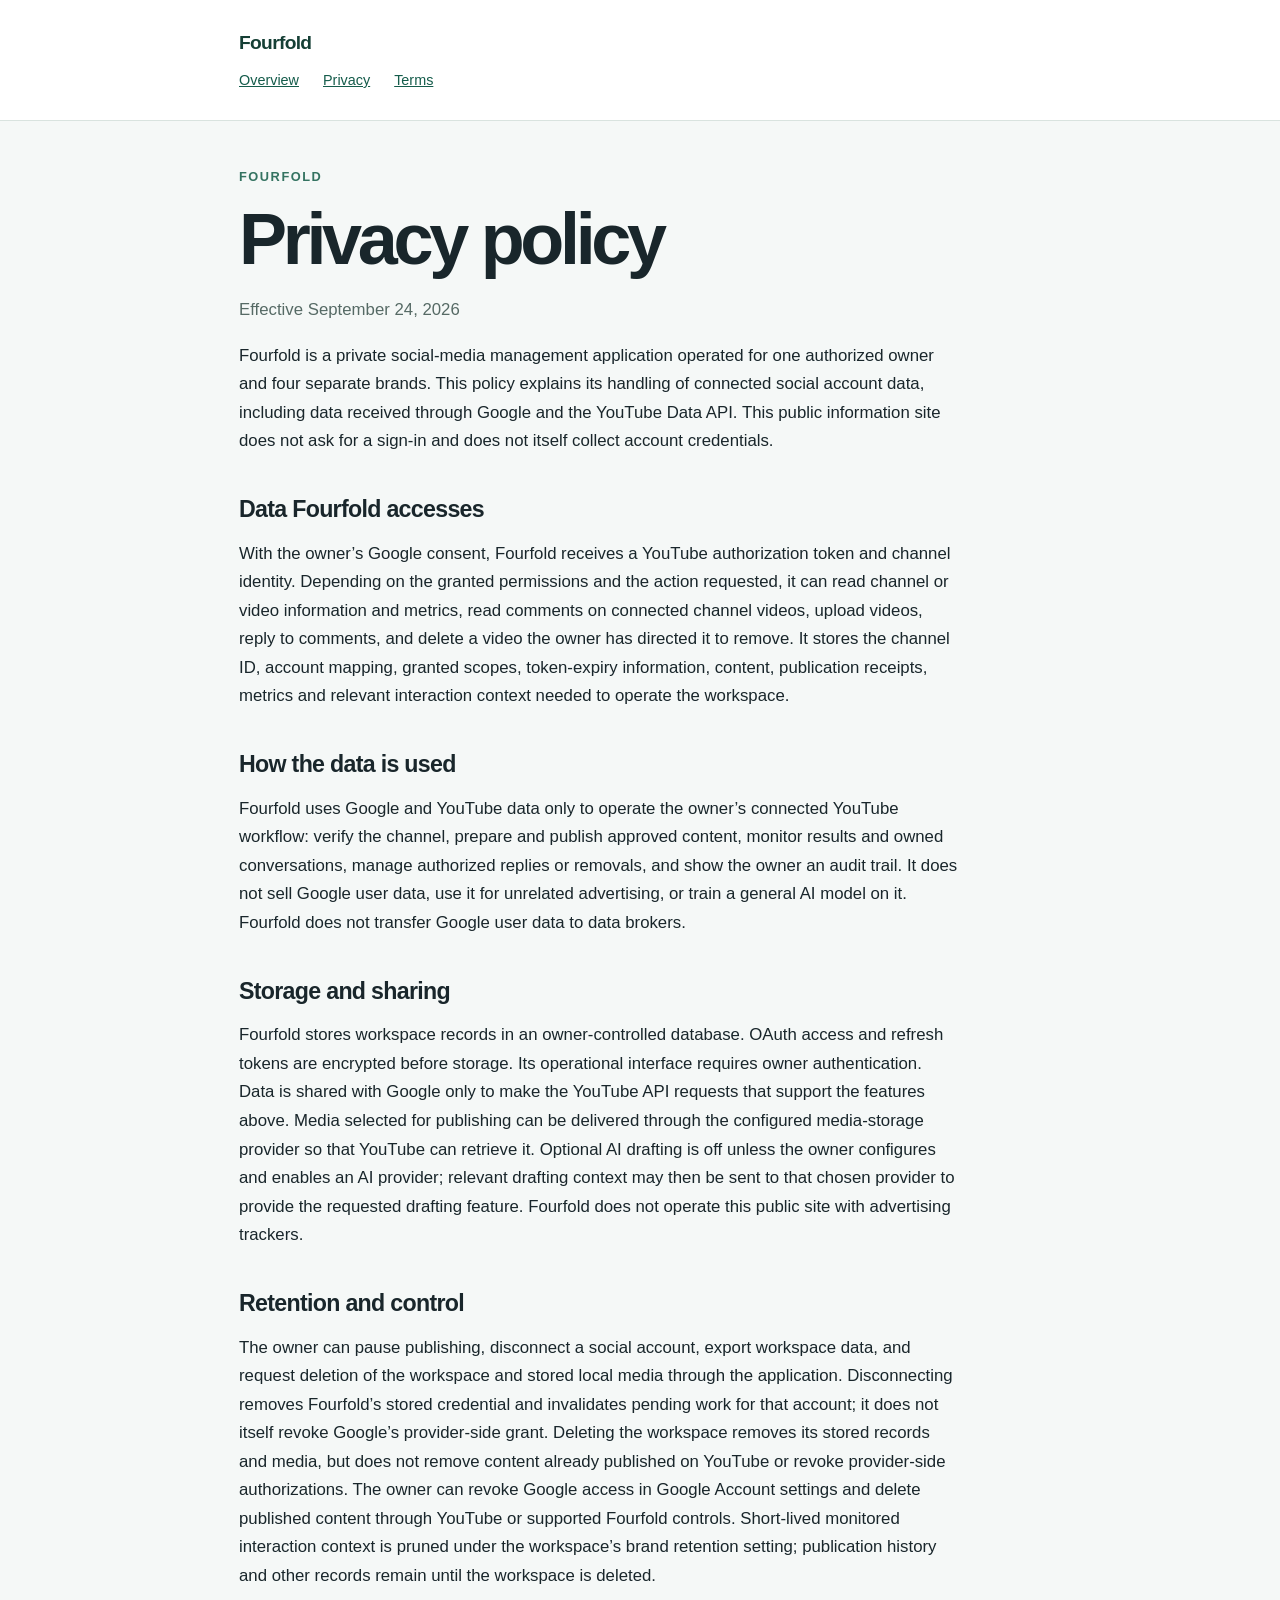
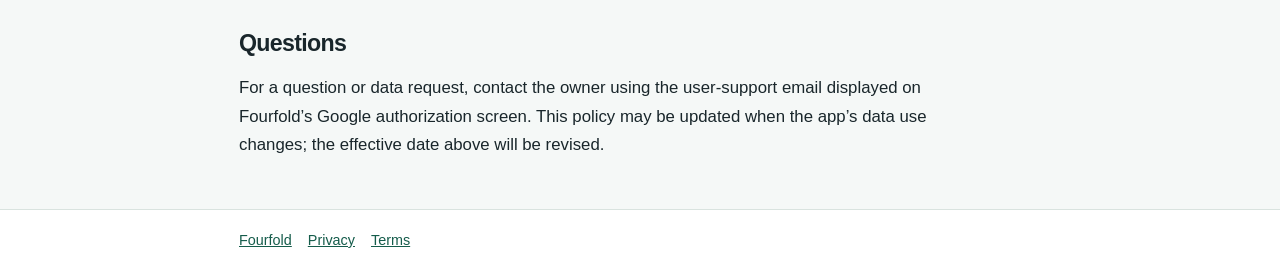
==== privacy/index.html @ 00d7a6ec "Add Fourfold OAuth information and privacy pages" ====
<!doctype html>
<html lang="en"><head><meta charset="utf-8"><meta name="viewport" content="width=device-width, initial-scale=1"><title>Privacy | Fourfold</title><meta name="description" content="How Fourfold accesses, uses, stores and deletes connected account data."><link rel="canonical" href="https://fourfold.azpestshield.com/privacy/"><link rel="stylesheet" href="/style.css"></head><body>
<header><div class="wrap"><a class="brand" href="/">Fourfold</a><nav aria-label="Main navigation"><a href="/">Overview</a><a href="/privacy/" aria-current="page">Privacy</a><a href="/terms/">Terms</a></nav></div></header>
<main class="wrap"><p class="eyebrow">Fourfold</p><h1>Privacy policy</h1><p class="muted">Effective September 24, 2026</p><p>Fourfold is a private social-media management application operated for one authorized owner and four separate brands. This policy explains its handling of connected social account data, including data received through Google and the YouTube Data API. This public information site does not ask for a sign-in and does not itself collect account credentials.</p>
<h2>Data Fourfold accesses</h2><p>With the owner’s Google consent, Fourfold receives a YouTube authorization token and channel identity. Depending on the granted permissions and the action requested, it can read channel or video information and metrics, read comments on connected channel videos, upload videos, reply to comments, and delete a video the owner has directed it to remove. It stores the channel ID, account mapping, granted scopes, token-expiry information, content, publication receipts, metrics and relevant interaction context needed to operate the workspace.</p>
<h2>How the data is used</h2><p>Fourfold uses Google and YouTube data only to operate the owner’s connected YouTube workflow: verify the channel, prepare and publish approved content, monitor results and owned conversations, manage authorized replies or removals, and show the owner an audit trail. It does not sell Google user data, use it for unrelated advertising, or train a general AI model on it. Fourfold does not transfer Google user data to data brokers.</p>
<h2>Storage and sharing</h2><p>Fourfold stores workspace records in an owner-controlled database. OAuth access and refresh tokens are encrypted before storage. Its operational interface requires owner authentication. Data is shared with Google only to make the YouTube API requests that support the features above. Media selected for publishing can be delivered through the configured media-storage provider so that YouTube can retrieve it. Optional AI drafting is off unless the owner configures and enables an AI provider; relevant drafting context may then be sent to that chosen provider to provide the requested drafting feature. Fourfold does not operate this public site with advertising trackers.</p>
<h2>Retention and control</h2><p>The owner can pause publishing, disconnect a social account, export workspace data, and request deletion of the workspace and stored local media through the application. Disconnecting removes Fourfold’s stored credential and invalidates pending work for that account; it does not itself revoke Google’s provider-side grant. Deleting the workspace removes its stored records and media, but does not remove content already published on YouTube or revoke provider-side authorizations. The owner can revoke Google access in Google Account settings and delete published content through YouTube or supported Fourfold controls. Short-lived monitored interaction context is pruned under the workspace’s brand retention setting; publication history and other records remain until the workspace is deleted.</p>
<h2>Questions</h2><p>For a question or data request, contact the owner using the user-support email displayed on Fourfold’s Google authorization screen. This policy may be updated when the app’s data use changes; the effective date above will be revised.</p></main>
<footer><div class="wrap"><a href="/">Fourfold</a><a href="/privacy/">Privacy</a><a href="/terms/">Terms</a></div></footer></body></html>
---- style.css ----
:root{color-scheme:light;font-family:Arial,Helvetica,sans-serif;color:#19262b;background:#f5f8f7}*{box-sizing:border-box}body{margin:0}a{color:#155c4b}a:focus-visible{outline:3px solid #e59b44;outline-offset:3px}.wrap{max-width:850px;margin:auto;padding:32px 24px}header{border-bottom:1px solid #d9e3df;background:#fff}.brand{font-size:1.2rem;font-weight:800;letter-spacing:-.035em;color:#153f35;text-decoration:none}nav{display:flex;gap:24px;flex-wrap:wrap;margin-top:18px}nav a{font-size:.9rem}main{min-height:65vh}.eyebrow{color:#347361;font-size:.8rem;font-weight:700;letter-spacing:.12em;text-transform:uppercase}h1{font-size:clamp(2.4rem,7vw,4.5rem);line-height:1.04;letter-spacing:-.06em;margin:14px 0 20px}h2{font-size:1.45rem;letter-spacing:-.03em;margin:40px 0 10px}p,li{font-size:1.05rem;line-height:1.7;max-width:720px}ul{padding-left:24px}.card{background:#fff;border:1px solid #d9e3df;border-radius:18px;padding:24px 28px;margin:30px 0}.card h2{margin-top:0}.muted{color:#566a65}footer{border-top:1px solid #d9e3df;background:#fff;color:#566a65;font-size:.9rem}footer .wrap{padding-top:22px;padding-bottom:22px}footer a{margin-right:16px}@media(max-width:600px){.wrap{padding:24px 18px}.card{padding:20px}}
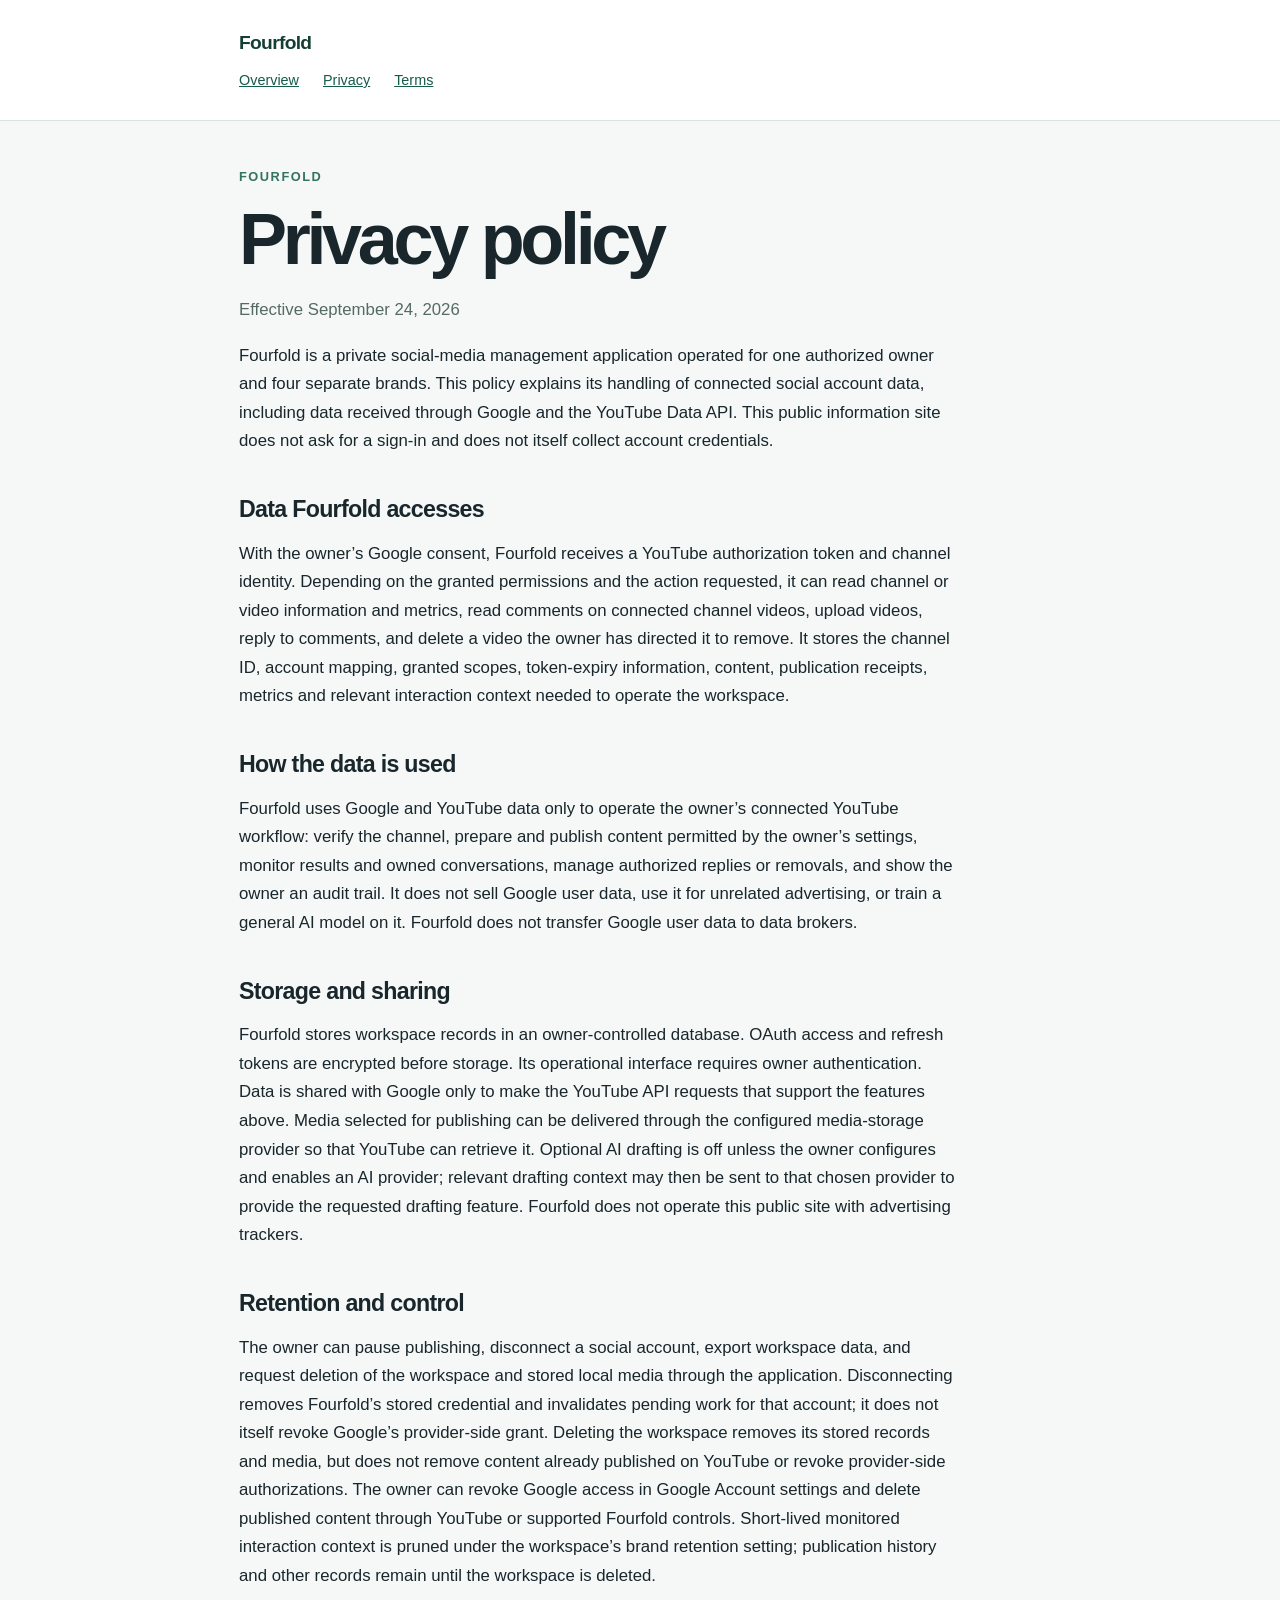
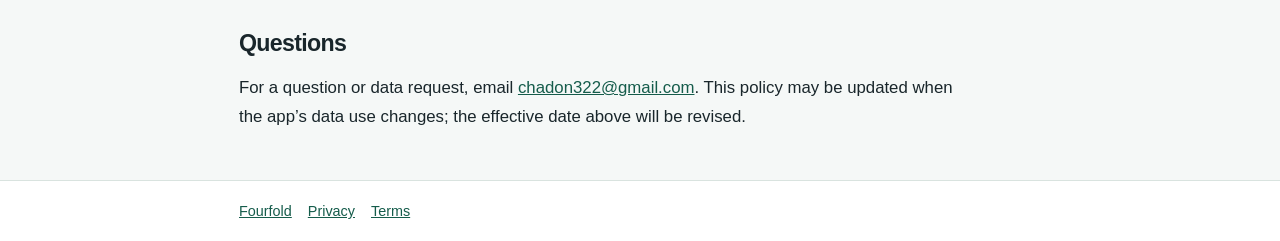
==== commit a523a6b1: "Clarify authorized publishing and support contact" ====
--- a/privacy/index.html
+++ b/privacy/index.html
@@ -3,8 +3,8 @@
 <header><div class="wrap"><a class="brand" href="/">Fourfold</a><nav aria-label="Main navigation"><a href="/">Overview</a><a href="/privacy/" aria-current="page">Privacy</a><a href="/terms/">Terms</a></nav></div></header>
 <main class="wrap"><p class="eyebrow">Fourfold</p><h1>Privacy policy</h1><p class="muted">Effective September 24, 2026</p><p>Fourfold is a private social-media management application operated for one authorized owner and four separate brands. This policy explains its handling of connected social account data, including data received through Google and the YouTube Data API. This public information site does not ask for a sign-in and does not itself collect account credentials.</p>
 <h2>Data Fourfold accesses</h2><p>With the owner’s Google consent, Fourfold receives a YouTube authorization token and channel identity. Depending on the granted permissions and the action requested, it can read channel or video information and metrics, read comments on connected channel videos, upload videos, reply to comments, and delete a video the owner has directed it to remove. It stores the channel ID, account mapping, granted scopes, token-expiry information, content, publication receipts, metrics and relevant interaction context needed to operate the workspace.</p>
-<h2>How the data is used</h2><p>Fourfold uses Google and YouTube data only to operate the owner’s connected YouTube workflow: verify the channel, prepare and publish approved content, monitor results and owned conversations, manage authorized replies or removals, and show the owner an audit trail. It does not sell Google user data, use it for unrelated advertising, or train a general AI model on it. Fourfold does not transfer Google user data to data brokers.</p>
+<h2>How the data is used</h2><p>Fourfold uses Google and YouTube data only to operate the owner’s connected YouTube workflow: verify the channel, prepare and publish content permitted by the owner’s settings, monitor results and owned conversations, manage authorized replies or removals, and show the owner an audit trail. It does not sell Google user data, use it for unrelated advertising, or train a general AI model on it. Fourfold does not transfer Google user data to data brokers.</p>
 <h2>Storage and sharing</h2><p>Fourfold stores workspace records in an owner-controlled database. OAuth access and refresh tokens are encrypted before storage. Its operational interface requires owner authentication. Data is shared with Google only to make the YouTube API requests that support the features above. Media selected for publishing can be delivered through the configured media-storage provider so that YouTube can retrieve it. Optional AI drafting is off unless the owner configures and enables an AI provider; relevant drafting context may then be sent to that chosen provider to provide the requested drafting feature. Fourfold does not operate this public site with advertising trackers.</p>
 <h2>Retention and control</h2><p>The owner can pause publishing, disconnect a social account, export workspace data, and request deletion of the workspace and stored local media through the application. Disconnecting removes Fourfold’s stored credential and invalidates pending work for that account; it does not itself revoke Google’s provider-side grant. Deleting the workspace removes its stored records and media, but does not remove content already published on YouTube or revoke provider-side authorizations. The owner can revoke Google access in Google Account settings and delete published content through YouTube or supported Fourfold controls. Short-lived monitored interaction context is pruned under the workspace’s brand retention setting; publication history and other records remain until the workspace is deleted.</p>
-<h2>Questions</h2><p>For a question or data request, contact the owner using the user-support email displayed on Fourfold’s Google authorization screen. This policy may be updated when the app’s data use changes; the effective date above will be revised.</p></main>
+<h2>Questions</h2><p>For a question or data request, email <a href="mailto:chadon322@gmail.com">chadon322@gmail.com</a>. This policy may be updated when the app’s data use changes; the effective date above will be revised.</p></main>
 <footer><div class="wrap"><a href="/">Fourfold</a><a href="/privacy/">Privacy</a><a href="/terms/">Terms</a></div></footer></body></html>
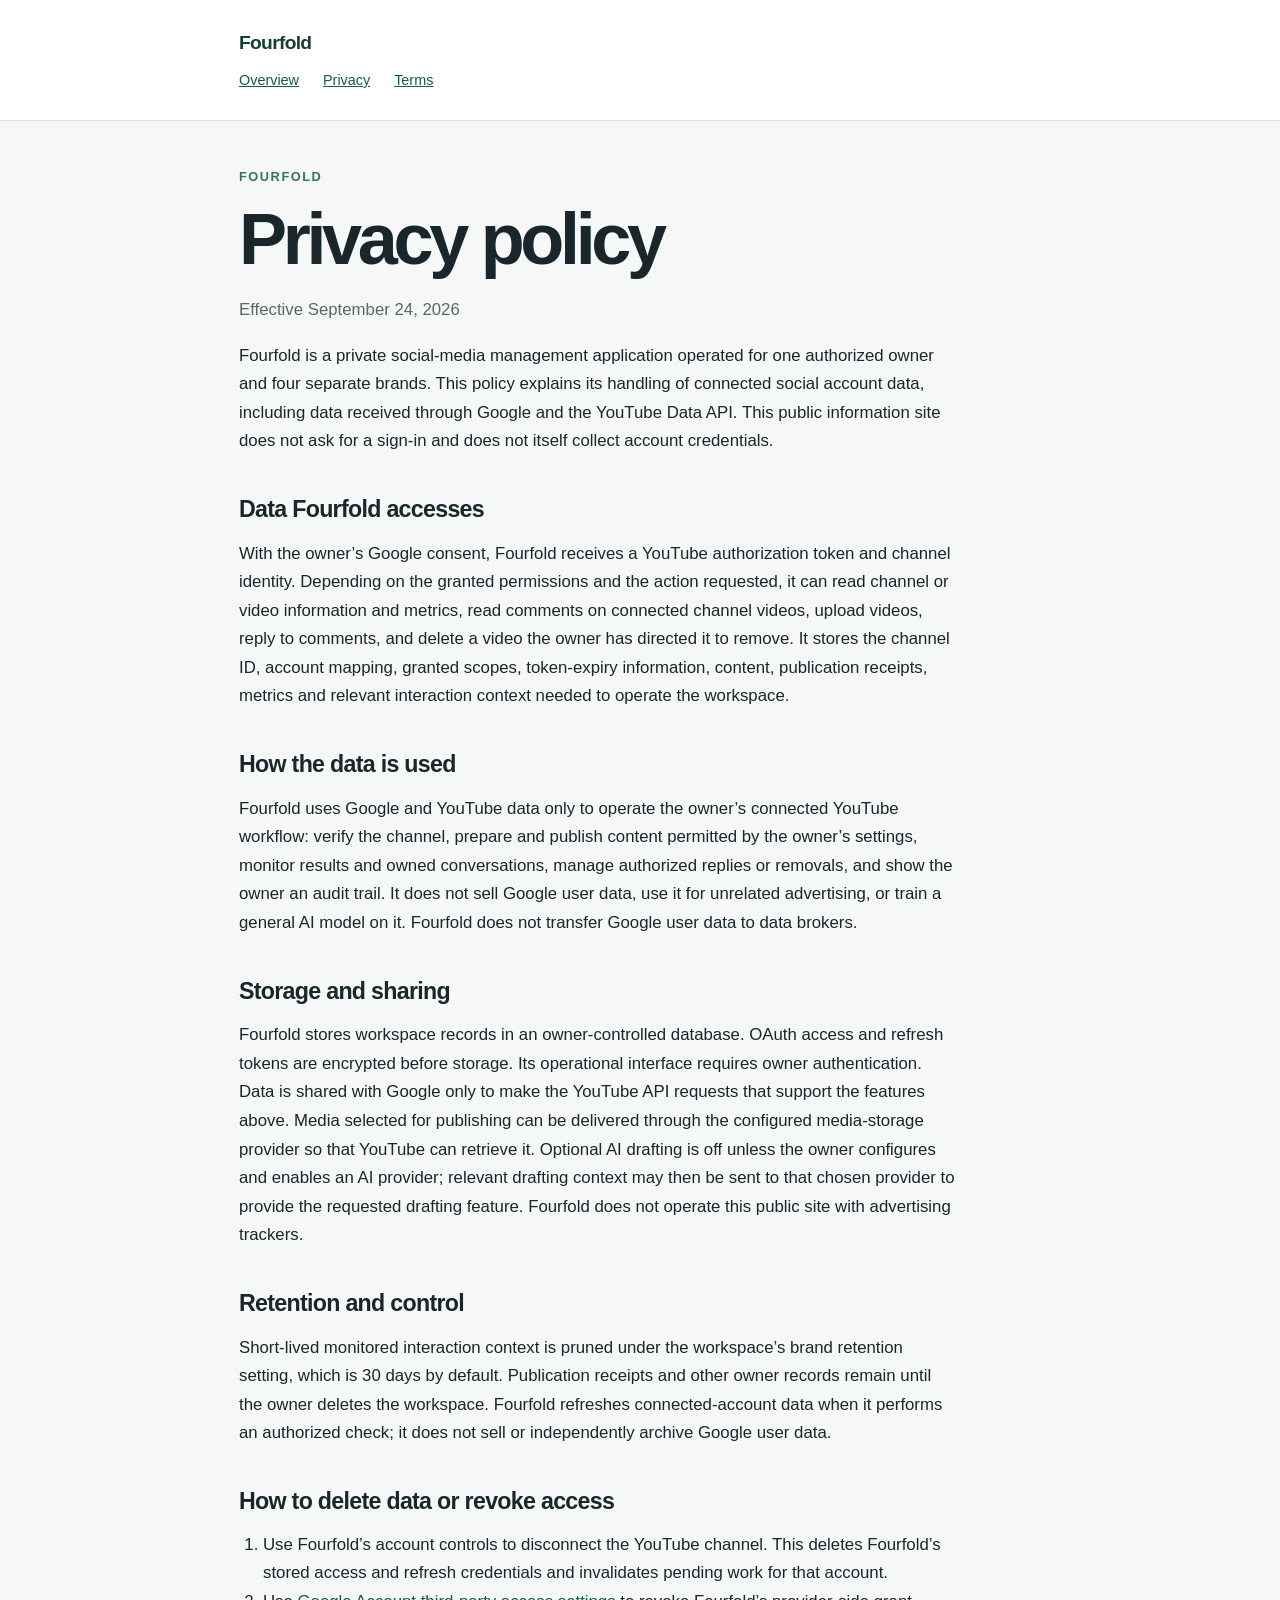
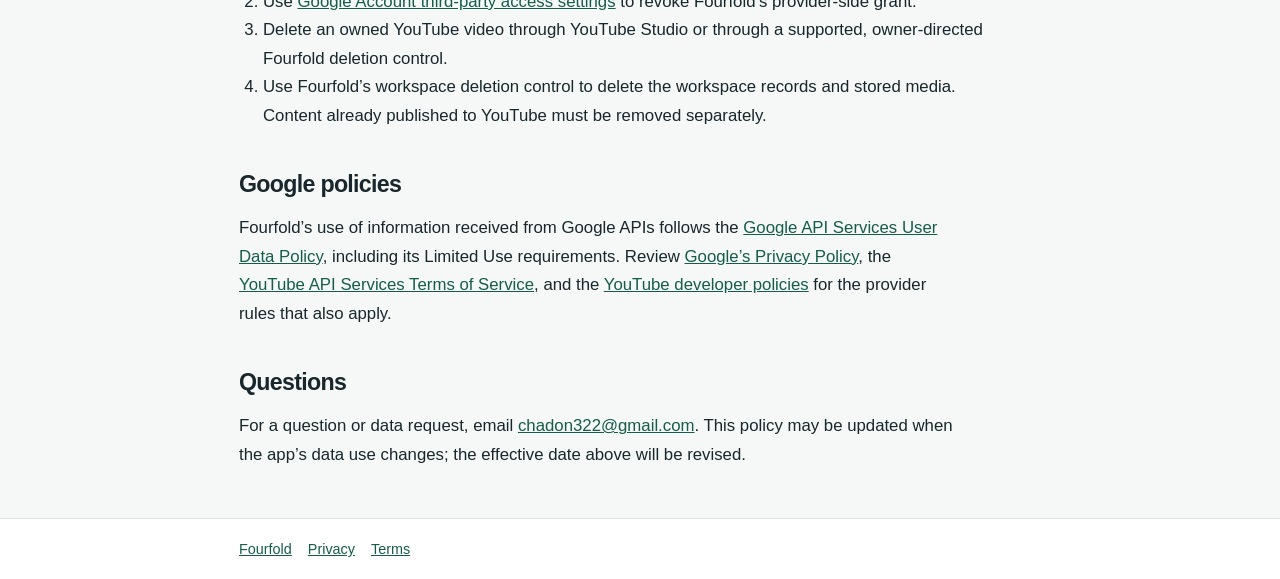
==== commit 7762c64b: "Complete YouTube audit policy disclosures" ====
--- a/privacy/index.html
+++ b/privacy/index.html
@@ -5,6 +5,8 @@
 <h2>Data Fourfold accesses</h2><p>With the owner’s Google consent, Fourfold receives a YouTube authorization token and channel identity. Depending on the granted permissions and the action requested, it can read channel or video information and metrics, read comments on connected channel videos, upload videos, reply to comments, and delete a video the owner has directed it to remove. It stores the channel ID, account mapping, granted scopes, token-expiry information, content, publication receipts, metrics and relevant interaction context needed to operate the workspace.</p>
 <h2>How the data is used</h2><p>Fourfold uses Google and YouTube data only to operate the owner’s connected YouTube workflow: verify the channel, prepare and publish content permitted by the owner’s settings, monitor results and owned conversations, manage authorized replies or removals, and show the owner an audit trail. It does not sell Google user data, use it for unrelated advertising, or train a general AI model on it. Fourfold does not transfer Google user data to data brokers.</p>
 <h2>Storage and sharing</h2><p>Fourfold stores workspace records in an owner-controlled database. OAuth access and refresh tokens are encrypted before storage. Its operational interface requires owner authentication. Data is shared with Google only to make the YouTube API requests that support the features above. Media selected for publishing can be delivered through the configured media-storage provider so that YouTube can retrieve it. Optional AI drafting is off unless the owner configures and enables an AI provider; relevant drafting context may then be sent to that chosen provider to provide the requested drafting feature. Fourfold does not operate this public site with advertising trackers.</p>
-<h2>Retention and control</h2><p>The owner can pause publishing, disconnect a social account, export workspace data, and request deletion of the workspace and stored local media through the application. Disconnecting removes Fourfold’s stored credential and invalidates pending work for that account; it does not itself revoke Google’s provider-side grant. Deleting the workspace removes its stored records and media, but does not remove content already published on YouTube or revoke provider-side authorizations. The owner can revoke Google access in Google Account settings and delete published content through YouTube or supported Fourfold controls. Short-lived monitored interaction context is pruned under the workspace’s brand retention setting; publication history and other records remain until the workspace is deleted.</p>
+<h2>Retention and control</h2><p>Short-lived monitored interaction context is pruned under the workspace’s brand retention setting, which is 30 days by default. Publication receipts and other owner records remain until the owner deletes the workspace. Fourfold refreshes connected-account data when it performs an authorized check; it does not sell or independently archive Google user data.</p>
+<h2>How to delete data or revoke access</h2><ol><li>Use Fourfold’s account controls to disconnect the YouTube channel. This deletes Fourfold’s stored access and refresh credentials and invalidates pending work for that account.</li><li>Use <a href="https://myaccount.google.com/permissions">Google Account third-party access settings</a> to revoke Fourfold’s provider-side grant.</li><li>Delete an owned YouTube video through YouTube Studio or through a supported, owner-directed Fourfold deletion control.</li><li>Use Fourfold’s workspace deletion control to delete the workspace records and stored media. Content already published to YouTube must be removed separately.</li></ol>
+<h2>Google policies</h2><p>Fourfold’s use of information received from Google APIs follows the <a href="https://developers.google.com/terms/api-services-user-data-policy">Google API Services User Data Policy</a>, including its Limited Use requirements. Review <a href="https://policies.google.com/privacy">Google’s Privacy Policy</a>, the <a href="https://developers.google.com/youtube/terms/api-services-terms-of-service">YouTube API Services Terms of Service</a>, and the <a href="https://developers.google.com/youtube/terms/developer-policies">YouTube developer policies</a> for the provider rules that also apply.</p>
 <h2>Questions</h2><p>For a question or data request, email <a href="mailto:chadon322@gmail.com">chadon322@gmail.com</a>. This policy may be updated when the app’s data use changes; the effective date above will be revised.</p></main>
 <footer><div class="wrap"><a href="/">Fourfold</a><a href="/privacy/">Privacy</a><a href="/terms/">Terms</a></div></footer></body></html>
--- a/style.css
+++ b/style.css
@@ -1 +1 @@
-:root{color-scheme:light;font-family:Arial,Helvetica,sans-serif;color:#19262b;background:#f5f8f7}*{box-sizing:border-box}body{margin:0}a{color:#155c4b}a:focus-visible{outline:3px solid #e59b44;outline-offset:3px}.wrap{max-width:850px;margin:auto;padding:32px 24px}header{border-bottom:1px solid #d9e3df;background:#fff}.brand{font-size:1.2rem;font-weight:800;letter-spacing:-.035em;color:#153f35;text-decoration:none}nav{display:flex;gap:24px;flex-wrap:wrap;margin-top:18px}nav a{font-size:.9rem}main{min-height:65vh}.eyebrow{color:#347361;font-size:.8rem;font-weight:700;letter-spacing:.12em;text-transform:uppercase}h1{font-size:clamp(2.4rem,7vw,4.5rem);line-height:1.04;letter-spacing:-.06em;margin:14px 0 20px}h2{font-size:1.45rem;letter-spacing:-.03em;margin:40px 0 10px}p,li{font-size:1.05rem;line-height:1.7;max-width:720px}ul{padding-left:24px}.card{background:#fff;border:1px solid #d9e3df;border-radius:18px;padding:24px 28px;margin:30px 0}.card h2{margin-top:0}.muted{color:#566a65}footer{border-top:1px solid #d9e3df;background:#fff;color:#566a65;font-size:.9rem}footer .wrap{padding-top:22px;padding-bottom:22px}footer a{margin-right:16px}@media(max-width:600px){.wrap{padding:24px 18px}.card{padding:20px}}
+:root{color-scheme:light;font-family:Arial,Helvetica,sans-serif;color:#19262b;background:#f5f8f7}*{box-sizing:border-box}body{margin:0}a{color:#155c4b}a:focus-visible{outline:3px solid #e59b44;outline-offset:3px}.wrap{max-width:850px;margin:auto;padding:32px 24px}header{border-bottom:1px solid #d9e3df;background:#fff}.brand{font-size:1.2rem;font-weight:800;letter-spacing:-.035em;color:#153f35;text-decoration:none}nav{display:flex;gap:24px;flex-wrap:wrap;margin-top:18px}nav a{font-size:.9rem}main{min-height:65vh}.eyebrow{color:#347361;font-size:.8rem;font-weight:700;letter-spacing:.12em;text-transform:uppercase}h1{font-size:clamp(2.4rem,7vw,4.5rem);line-height:1.04;letter-spacing:-.06em;margin:14px 0 20px}h2{font-size:1.45rem;letter-spacing:-.03em;margin:40px 0 10px}p,li{font-size:1.05rem;line-height:1.7;max-width:720px}ul,ol{padding-left:24px}.card{background:#fff;border:1px solid #d9e3df;border-radius:18px;padding:24px 28px;margin:30px 0}.card h2{margin-top:18px}.youtube-lockup{display:inline-flex;align-items:center;gap:10px;padding:8px 12px;border:1px solid #e1e5e4;border-radius:999px;background:#fff;color:#202124;font-size:.9rem}.youtube-lockup svg{width:28px;height:20px;display:block}.muted{color:#566a65}footer{border-top:1px solid #d9e3df;background:#fff;color:#566a65;font-size:.9rem}footer .wrap{padding-top:22px;padding-bottom:22px}footer a{margin-right:16px}@media(max-width:600px){.wrap{padding:24px 18px}.card{padding:20px}}
